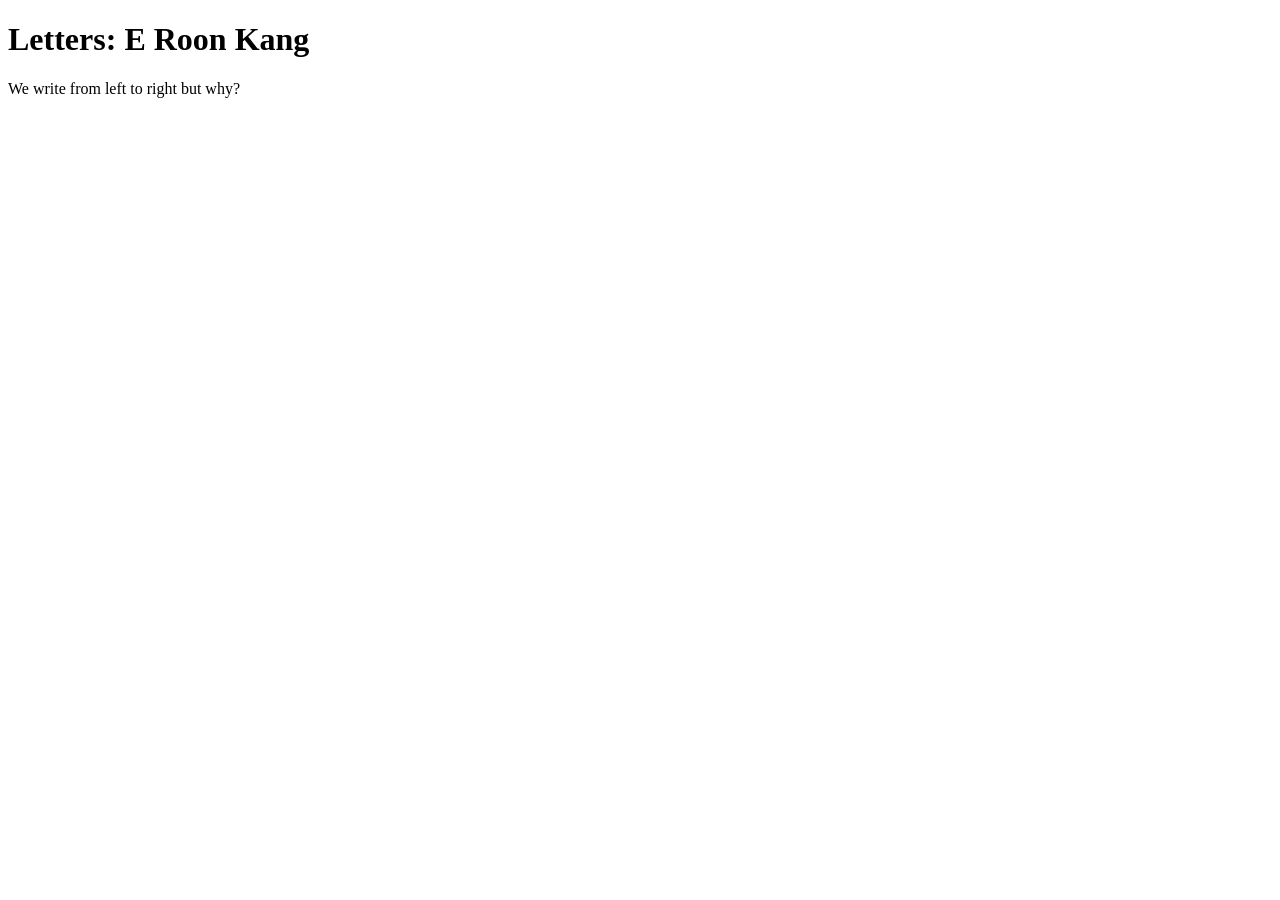
==== index.html @ c8bae421 "Initial commit" ====
<!DOCTYPE html>
<html>
  <head>
    <meta charset="utf-8">
    <title>Letters</title>
  </head>
  <body>
    <h1>Letters: E Roon Kang</h1>
    <p>We write from left to right but why?</p>
    <div id="output"></div>
    
    <script>
      // find the #output element
      const outputEl = document.getElementById("output");

      // Utility: make an element, set a few attributes, append to #output
      function addDomElement(tag, attrs) {
        const el = document.createElement(tag);
        if (attrs) {
          for (const k in attrs) {
            if (k === "text") {
              el.textContent = attrs[k];
            } else {
              el.setAttribute(k, attrs[k]);
            }
          }
        }
        outputEl.appendChild(el);
        return el;
      }

      function playSound(url) {
        const audio = new Audio(url);
        audio.play();
      }

      // Listen for keydown events
      document.addEventListener("keydown", function(event) {
        console.log("Key pressed:", event.key);
        if (event.key === "Backspace") {
          if (outputEl.lastChild) {
            outputEl.removeChild(outputEl.lastChild);
          }
        } else if (event.key === "d" || event.key === "D") {
          addDomElement("span", { text: "BARK!" });
        } else if (event.key === "c" || event.key === "C") {
          addDomElement("img", { 
          src: "https://media2.giphy.com/media/v1.Y2lkPTZjMDliOTUyeTcyNHM4b3Mya3pmczY5MDBldW4zcDE2dGFsYjFvdjBka2RuNGRvdiZlcD12MV9naWZzX3NlYXJjaCZjdT1n/3vcHdyb75qRIA/200w.gif" });
        } else if (event.key === "v" || event.key === "V") {
          addDomElement("video", {
            src: "https://i.imgur.com/Pj87n9Q.mp4",
            width: "300",
            height: "300",
            autoplay: "true",
            muted: "",
            controls: ""
        });
        } else if (event.key === "s" || event.key === "S") {
          playSound("https://actions.google.com/sounds/v1/cartoon/cartoon_boing.ogg");
          addDomElement("span", { text: "(sound played)" });
        } else {
          addDomElement("span", { text: event.key });
        }
      });
    </script>
  </body>
</html>
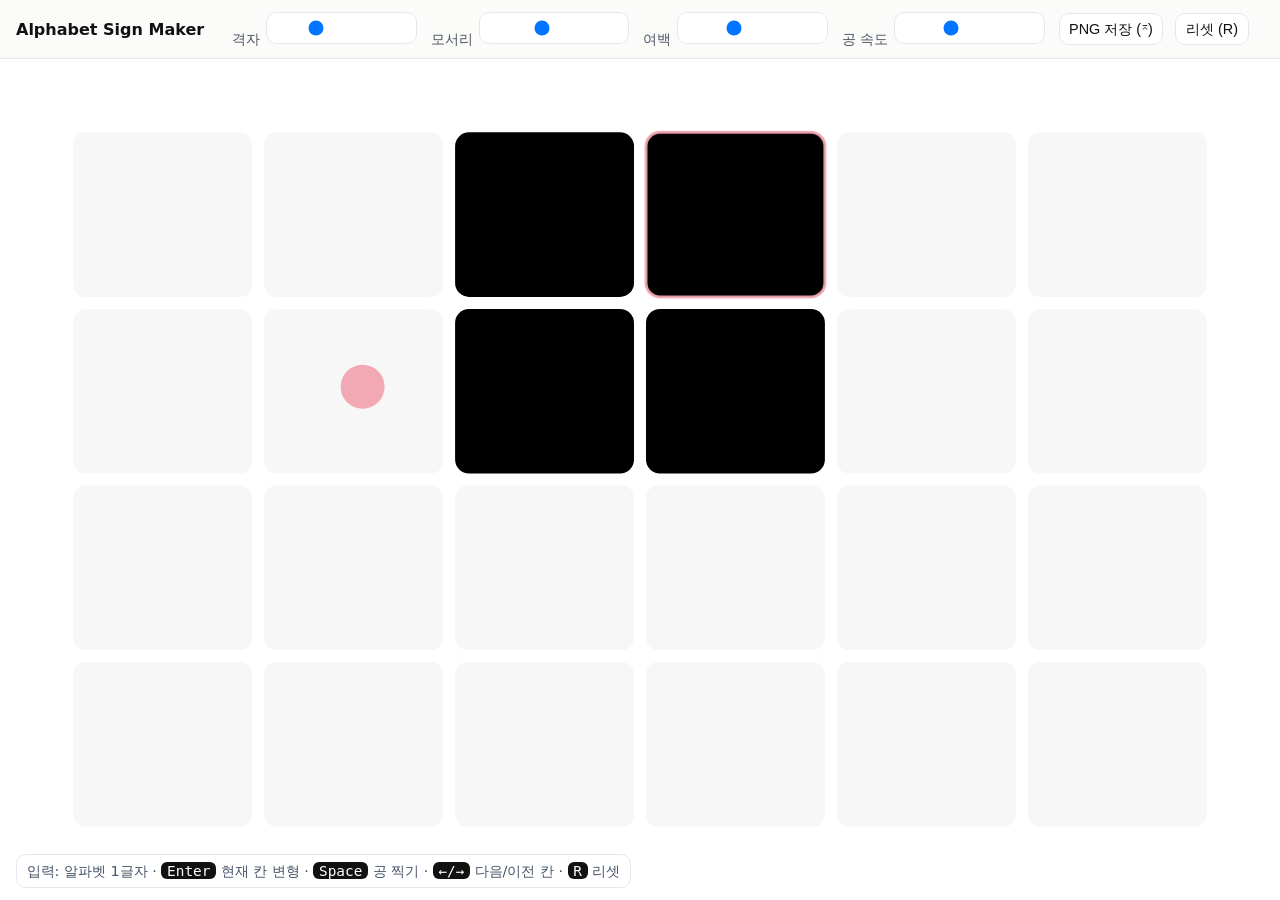
==== commit 470aa02d: "Rename keyboard→visuals_html_interactive_prototype.html to index.html" ====
--- a/index.html
+++ b/index.html
@@ -1,68 +1,228 @@
-
 <!DOCTYPE html>
-<html>
-  <head>
-    <meta charset="utf-8">
-    <title>Letters</title>
-  </head>
-  <body>
-    <h1>Letters: E Roon Kang</h1>
-    <p>We write from left to right but why?</p>
-    <div id="output"></div>
-    
-    <script>
-      // find the #output element
-      const outputEl = document.getElementById("output");
-
-      // Utility: make an element, set a few attributes, append to #output
-      function addDomElement(tag, attrs) {
-        const el = document.createElement(tag);
-        if (attrs) {
-          for (const k in attrs) {
-            if (k === "text") {
-              el.textContent = attrs[k];
-            } else {
-              el.setAttribute(k, attrs[k]);
-            }
-          }
+<html lang="ko">
+<head>
+  <meta charset="utf-8" />
+  <meta name="viewport" content="width=device-width, initial-scale=1" />
+  <title>Alphabet Sign Maker</title>
+  <style>
+    :root { --bg:#F6F5F2; --ink:#0B0B0D; --accent:#F3A9B3; --ui:#222; }
+    *{box-sizing:border-box}
+    html,body{height:100%;margin:0}
+    body{background:var(--bg);color:#111;font-family:ui-sans-serif,system-ui,-apple-system,Segoe UI,Roboto,Apple SD Gothic Neo,Noto Sans KR,Helvetica,Arial}
+    #app{position:fixed;inset:0;display:grid;grid-template-rows:auto 1fr}
+    header{display:flex;gap:.75rem;align-items:center;padding:.6rem 1rem;border-bottom:1px solid #e5e7eb;background:#fff9}
+    h1{font-size:1rem;margin:0 1rem 0 0;font-weight:700}
+    .controls{display:flex;flex-wrap:wrap;gap:.5rem .75rem;align-items:center}
+    label{font-size:.85rem;color:#4b5563}
+    input[type="range"],select,button{appearance:none;background:#fff;color:#111;border:1px solid #e5e7eb;border-radius:10px;padding:.35rem .6rem;font-size:.9rem}
+    input[type="range"]{height:32px}
+    button{cursor:pointer}
+    #stage{display:block;width:100%;height:100%}
+    #hud{position:absolute;left:16px;bottom:12px;font-size:.9rem;color:#475569;background:#fff8;border:1px solid #e5e7eb;padding:.4rem .6rem;border-radius:10px}
+    .kbd{font-family:ui-monospace,Menlo,Consolas,monospace;background:#111;color:#fff;border-radius:6px;padding:.05rem .35rem}
+  </style>
+</head>
+<body>
+  <div id="app">
+    <header>
+      <h1>Alphabet Sign Maker</h1>
+      <div class="controls">
+        <label>격자 <input id="cols" type="range" min="3" max="14" value="6"/></label>
+        <label>모서리 <input id="baseRadius" type="range" min="0" max="36" value="14"/></label>
+        <label>여백 <input id="baseInset" type="range" min="0" max="18" value="6"/></label>
+        <label>공 속도 <input id="speed" type="range" min="60" max="360" value="160"/></label>
+        <button id="save">PNG 저장 (⌅)</button>
+        <button id="clear">리셋 (R)</button>
+      </div>
+    </header>
+    <canvas id="stage"></canvas>
+    <div id="hud">입력: 알파벳 1글자 · <span class="kbd">Enter</span> 현재 칸 변형 · <span class="kbd">Space</span> 공 찍기 · <span class="kbd">←/→</span> 다음/이전 칸 · <span class="kbd">R</span> 리셋</div>
+  </div>
+
+  <script>
+    // ===== Canvas bootstrap =====
+    const canvas = document.getElementById('stage');
+    const ctx = canvas.getContext('2d');
+    let DPR = Math.min(devicePixelRatio || 1, 2);
+    function fit(){
+      const w = canvas.clientWidth = innerWidth;
+      const h = canvas.clientHeight = innerHeight - document.querySelector('header').offsetHeight;
+      canvas.width = Math.floor(w*DPR); canvas.height = Math.floor(h*DPR);
+      ctx.setTransform(DPR,0,0,DPR,0,0);
+    }
+    addEventListener('resize', fit);
+
+    // ===== State =====
+    let cols = +document.getElementById('cols').value; // rows derived
+    let baseRadius = +document.getElementById('baseRadius').value;
+    let baseInset  = +document.getElementById('baseInset').value;
+    let letter = 'A';
+
+    // A grid cell is active when the letter occupies it. Each active cell has a mutable style.
+    const cells = []; // {i,j, active, r, inset}
+    let actives = []; // pointers to active cells
+    let cursorIndex = 0; // which active cell is highlighted and auto-advances
+
+    // roaming ball
+    const ball = {x: 200, y: 200, vx: 140, vy: 110, r: 56};
+    const stamps = []; // placed circles
+
+    // ===== Letter rasterization to grid =====
+    const off = document.createElement('canvas');
+    const octx = off.getContext('2d');
+
+    function buildGrid(){
+      cells.length = 0; actives.length = 0; cursorIndex = 0;
+      const w = canvas.clientWidth, h = canvas.clientHeight;
+      const pad = Math.min(w,h)*0.08;
+      const areaW = w - pad*2, areaH = h - pad*2;
+      const rows = Math.round(cols * (areaH/areaW));
+
+      // draw letter to offscreen
+      off.width = Math.max(1, cols*24); off.height = Math.max(1, rows*24);
+      octx.clearRect(0,0,off.width,off.height);
+      octx.fillStyle = '#000';
+      octx.textAlign = 'center'; octx.textBaseline='middle';
+      const fontSize = Math.min(off.width, off.height)*0.9;
+      octx.font = `bold ${fontSize}px system-ui, ui-sans-serif`;
+      octx.fillText(letter, off.width/2, off.height/2);
+
+      // sample grid
+      for (let j=0;j<rows;j++){
+        for (let i=0;i<cols;i++){
+          const sx = Math.floor((i+0.5)/cols*off.width);
+          const sy = Math.floor((j+0.5)/rows*off.height);
+          const data = octx.getImageData(sx, sy, 1, 1).data;
+          const active = data[3]>0 && data[0]<200; // simple occupancy test
+          const cell = {i,j,active,r:baseRadius,inset:baseInset};
+          cells.push(cell);
+          if (active) actives.push(cell);
         }
-        outputEl.appendChild(el);
-        return el;
-      }
-
-      function playSound(url) {
-        const audio = new Audio(url);
-        audio.play();
-      }
-
-      // Listen for keydown events
-      document.addEventListener("keydown", function(event) {
-        console.log("Key pressed:", event.key);
-        if (event.key === "Backspace") {
-          if (outputEl.lastChild) {
-            outputEl.removeChild(outputEl.lastChild);
-          }
-        } else if (event.key === "d" || event.key === "D") {
-          addDomElement("span", { text: "BARK!" });
-        } else if (event.key === "c" || event.key === "C") {
-          addDomElement("img", { 
-          src: "https://media2.giphy.com/media/v1.Y2lkPTZjMDliOTUyeTcyNHM4b3Mya3pmczY5MDBldW4zcDE2dGFsYjFvdjBka2RuNGRvdiZlcD12MV9naWZzX3NlYXJjaCZjdT1n/3vcHdyb75qRIA/200w.gif" });
-        } else if (event.key === "v" || event.key === "V") {
-          addDomElement("video", {
-            src: "https://i.imgur.com/Pj87n9Q.mp4",
-            width: "300",
-            height: "300",
-            autoplay: "true",
-            muted: "",
-            controls: ""
-        });
-        } else if (event.key === "s" || event.key === "S") {
-          playSound("https://actions.google.com/sounds/v1/cartoon/cartoon_boing.ogg");
-          addDomElement("span", { text: "(sound played)" });
-        } else {
-          addDomElement("span", { text: event.key });
+      }
+
+      // layout metrics cached on state for draw
+      state.pad = pad; state.rows = rows; state.areaW = areaW; state.areaH = areaH; state.cellW = areaW/cols; state.cellH = areaH/rows;
+    }
+
+    const state = {pad:0, rows:0, areaW:0, areaH:0, cellW:0, cellH:0};
+
+    // ===== Drawing helpers =====
+    function roundedRect(x,y,w,h,r){
+      const rr = Math.max(0, Math.min(r, Math.min(w,h)/2));
+      ctx.beginPath();
+      ctx.moveTo(x+rr,y);
+      ctx.arcTo(x+w,y,x+w,y+h,rr);
+      ctx.arcTo(x+w,y+h,x,y+h,rr);
+      ctx.arcTo(x,y+h,x,y,rr);
+      ctx.arcTo(x,y,x+w,y,rr);
+      ctx.closePath();
+    }
+
+    function draw(){
+      const {pad, cellW, cellH} = state;
+      ctx.clearRect(0,0,canvas.width/DPR, canvas.height/DPR);
+
+      // background frame (poster-like)
+      ctx.fillStyle = '#fff';
+      ctx.fillRect(0,0,canvas.clientWidth, canvas.clientHeight);
+
+      // draw cells
+      for (const cell of cells){
+        const x = pad + cell.i*cellW, y = pad + cell.j*cellH;
+        const inset = Math.max(0, cell.inset);
+        const w = cellW - inset*2, h = cellH - inset*2;
+        if (!cell.active){
+          // ghost grid very light
+          ctx.globalAlpha = 0.03; ctx.fillStyle = '#000';
+          roundedRect(x+inset,y+inset,w,h, Math.min(cell.r,12));
+          ctx.fill(); ctx.globalAlpha = 1; continue;
         }
-      });
-    </script>
-  </body>
-</html>+        ctx.fillStyle = 'black';
+        roundedRect(x+inset,y+inset,w,h, cell.r);
+        ctx.fill();
+      }
+
+      // cursor highlight
+      if (actives.length){
+        const c = actives[Math.floor(cursorIndex)%actives.length];
+        const x = state.pad + c.i*state.cellW + c.inset;
+        const y = state.pad + c.j*state.cellH + c.inset;
+        const w = state.cellW - c.inset*2, h = state.cellH - c.inset*2;
+        ctx.lineWidth = 3; ctx.strokeStyle = 'rgba(243, 169, 179, .9)';
+        roundedRect(x,y,w,h, c.r);
+        ctx.stroke();
+      }
+
+      // ball physics + draw
+      stepBall();
+      ctx.fillStyle = getComputedStyle(document.documentElement).getPropertyValue('--accent') || '#F3A9B3';
+      ctx.beginPath(); ctx.arc(ball.x, ball.y, 22, 0, Math.PI*2); ctx.fill();
+
+      // stamps
+      ctx.globalAlpha = .9;
+      for (const s of stamps){ ctx.beginPath(); ctx.arc(s.x,s.y,s.r,0,Math.PI*2); ctx.fill(); }
+      ctx.globalAlpha = 1;
+
+      requestAnimationFrame(draw);
+    }
+
+    // ===== Ball physics =====
+    let last = performance.now();
+    function stepBall(){
+      const now = performance.now();
+      const dt = Math.min(0.04, (now-last)/1000); last = now;
+      const speed = +document.getElementById('speed').value; // px/s approximated
+      const s = speed*dt;
+      ball.x += ball.vx/160*s; ball.y += ball.vy/160*s;
+      const w = canvas.clientWidth, h = canvas.clientHeight;
+      if (ball.x<24||ball.x>w-24){ ball.vx*=-1; ball.x = Math.max(24, Math.min(w-24, ball.x)); }
+      if (ball.y<24||ball.y>h-24){ ball.vy*=-1; ball.y = Math.max(24, Math.min(h-24, ball.y)); }
+    }
+
+    // ===== Interactions =====
+    function mutateCurrentCell(){
+      if (!actives.length) return;
+      const c = actives[Math.floor(cursorIndex)%actives.length];
+      // random small mutation: toggle corner radius or inset (gap)
+      const coin = Math.random();
+      if (coin<.5){ c.r = Math.max(0, Math.min(Math.min(state.cellW,state.cellH)/2, c.r + (Math.random()<.5? -1:1) * (6 + Math.random()*10))); }
+      else { c.inset = Math.max(0, c.inset + (Math.random()<.5? -1:1) * (2 + Math.random()*6)); }
+    }
+
+    function stampBall(){ stamps.push({x:ball.x, y:ball.y, r: 36}); }
+
+    // auto cursor wander
+    setInterval(()=>{ if (actives.length) cursorIndex = (cursorIndex + 1) % actives.length; }, 650);
+
+    document.addEventListener('keydown', (e)=>{
+      if (e.metaKey||e.ctrlKey||e.altKey) return;
+      const k = e.key;
+      if (k.length===1 && /[A-Za-z]/.test(k)){
+        letter = k.toUpperCase(); buildGrid(); return;
+      }
+      if (k==='Enter'){ mutateCurrentCell(); return; }
+      if (k===' '){ e.preventDefault(); stampBall(); mutateCurrentCell(); return; }
+      if (k==='ArrowRight'){ cursorIndex = (cursorIndex+1) % Math.max(1, actives.length); return; }
+      if (k==='ArrowLeft'){ cursorIndex = (cursorIndex-1+Math.max(1, actives.length)) % Math.max(1, actives.length); return; }
+      if (k==='r' || k==='R'){ buildGrid(); stamps.length = 0; return; }
+    }, {passive:false});
+
+    document.getElementById('save').addEventListener('click', ()=>{
+      const a = document.createElement('a');
+      a.download = `sign-${letter}-${Date.now()}.png`;
+      a.href = canvas.toDataURL('image/png');
+      a.click();
+    });
+    document.getElementById('clear').addEventListener('click', ()=>{ buildGrid(); stamps.length=0; });
+
+    document.getElementById('cols').addEventListener('input', e=>{ cols=+e.target.value; buildGrid(); });
+    document.getElementById('baseRadius').addEventListener('input', e=>{ baseRadius=+e.target.value; for(const c of cells){ c.r=baseRadius; } });
+    document.getElementById('baseInset').addEventListener('input', e=>{ baseInset=+e.target.value; for(const c of cells){ c.inset=baseInset; } });
+
+    // init
+    fit();
+    buildGrid();
+    draw();
+  </script>
+</body>
+</html>
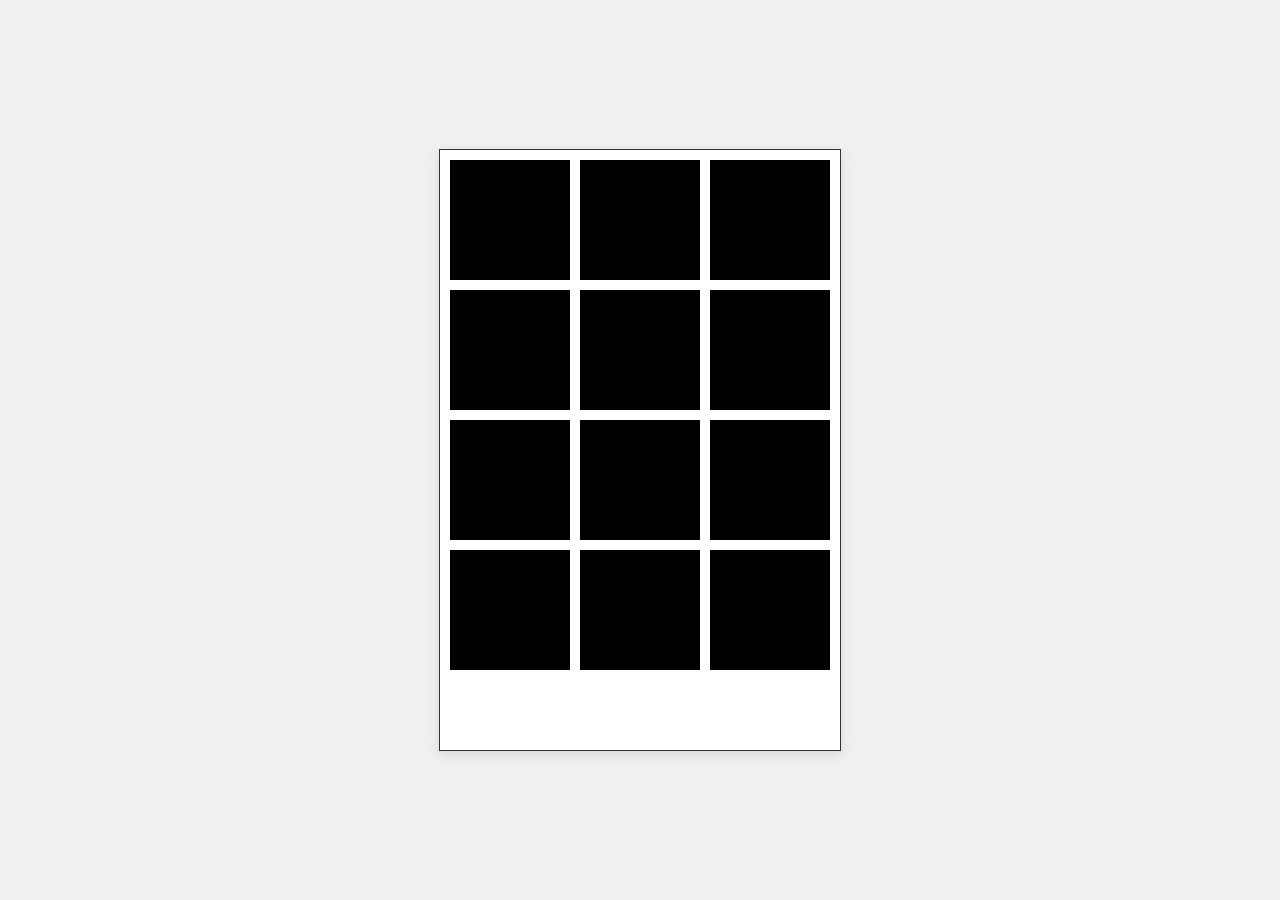
==== commit 86200e17: "Add files via upload" ====
--- a/index.html
+++ b/index.html
@@ -1,228 +1,17 @@
 <!DOCTYPE html>
 <html lang="ko">
 <head>
-  <meta charset="utf-8" />
-  <meta name="viewport" content="width=device-width, initial-scale=1" />
-  <title>Alphabet Sign Maker</title>
-  <style>
-    :root { --bg:#F6F5F2; --ink:#0B0B0D; --accent:#F3A9B3; --ui:#222; }
-    *{box-sizing:border-box}
-    html,body{height:100%;margin:0}
-    body{background:var(--bg);color:#111;font-family:ui-sans-serif,system-ui,-apple-system,Segoe UI,Roboto,Apple SD Gothic Neo,Noto Sans KR,Helvetica,Arial}
-    #app{position:fixed;inset:0;display:grid;grid-template-rows:auto 1fr}
-    header{display:flex;gap:.75rem;align-items:center;padding:.6rem 1rem;border-bottom:1px solid #e5e7eb;background:#fff9}
-    h1{font-size:1rem;margin:0 1rem 0 0;font-weight:700}
-    .controls{display:flex;flex-wrap:wrap;gap:.5rem .75rem;align-items:center}
-    label{font-size:.85rem;color:#4b5563}
-    input[type="range"],select,button{appearance:none;background:#fff;color:#111;border:1px solid #e5e7eb;border-radius:10px;padding:.35rem .6rem;font-size:.9rem}
-    input[type="range"]{height:32px}
-    button{cursor:pointer}
-    #stage{display:block;width:100%;height:100%}
-    #hud{position:absolute;left:16px;bottom:12px;font-size:.9rem;color:#475569;background:#fff8;border:1px solid #e5e7eb;padding:.4rem .6rem;border-radius:10px}
-    .kbd{font-family:ui-monospace,Menlo,Consolas,monospace;background:#111;color:#fff;border-radius:6px;padding:.05rem .35rem}
-  </style>
+    <meta charset="UTF-8">
+    <meta name="viewport" content="width=device-width, initial-scale=1.0">
+    <title>아트 캔버스 실험</title>
+    <link rel="stylesheet" href="style.css">
 </head>
 <body>
-  <div id="app">
-    <header>
-      <h1>Alphabet Sign Maker</h1>
-      <div class="controls">
-        <label>격자 <input id="cols" type="range" min="3" max="14" value="6"/></label>
-        <label>모서리 <input id="baseRadius" type="range" min="0" max="36" value="14"/></label>
-        <label>여백 <input id="baseInset" type="range" min="0" max="18" value="6"/></label>
-        <label>공 속도 <input id="speed" type="range" min="60" max="360" value="160"/></label>
-        <button id="save">PNG 저장 (⌅)</button>
-        <button id="clear">리셋 (R)</button>
-      </div>
-    </header>
-    <canvas id="stage"></canvas>
-    <div id="hud">입력: 알파벳 1글자 · <span class="kbd">Enter</span> 현재 칸 변형 · <span class="kbd">Space</span> 공 찍기 · <span class="kbd">←/→</span> 다음/이전 칸 · <span class="kbd">R</span> 리셋</div>
-  </div>
+    
+    <canvas id="artCanvas"></canvas>
+    
+    <div id="cursor-guide"></div>
 
-  <script>
-    // ===== Canvas bootstrap =====
-    const canvas = document.getElementById('stage');
-    const ctx = canvas.getContext('2d');
-    let DPR = Math.min(devicePixelRatio || 1, 2);
-    function fit(){
-      const w = canvas.clientWidth = innerWidth;
-      const h = canvas.clientHeight = innerHeight - document.querySelector('header').offsetHeight;
-      canvas.width = Math.floor(w*DPR); canvas.height = Math.floor(h*DPR);
-      ctx.setTransform(DPR,0,0,DPR,0,0);
-    }
-    addEventListener('resize', fit);
-
-    // ===== State =====
-    let cols = +document.getElementById('cols').value; // rows derived
-    let baseRadius = +document.getElementById('baseRadius').value;
-    let baseInset  = +document.getElementById('baseInset').value;
-    let letter = 'A';
-
-    // A grid cell is active when the letter occupies it. Each active cell has a mutable style.
-    const cells = []; // {i,j, active, r, inset}
-    let actives = []; // pointers to active cells
-    let cursorIndex = 0; // which active cell is highlighted and auto-advances
-
-    // roaming ball
-    const ball = {x: 200, y: 200, vx: 140, vy: 110, r: 56};
-    const stamps = []; // placed circles
-
-    // ===== Letter rasterization to grid =====
-    const off = document.createElement('canvas');
-    const octx = off.getContext('2d');
-
-    function buildGrid(){
-      cells.length = 0; actives.length = 0; cursorIndex = 0;
-      const w = canvas.clientWidth, h = canvas.clientHeight;
-      const pad = Math.min(w,h)*0.08;
-      const areaW = w - pad*2, areaH = h - pad*2;
-      const rows = Math.round(cols * (areaH/areaW));
-
-      // draw letter to offscreen
-      off.width = Math.max(1, cols*24); off.height = Math.max(1, rows*24);
-      octx.clearRect(0,0,off.width,off.height);
-      octx.fillStyle = '#000';
-      octx.textAlign = 'center'; octx.textBaseline='middle';
-      const fontSize = Math.min(off.width, off.height)*0.9;
-      octx.font = `bold ${fontSize}px system-ui, ui-sans-serif`;
-      octx.fillText(letter, off.width/2, off.height/2);
-
-      // sample grid
-      for (let j=0;j<rows;j++){
-        for (let i=0;i<cols;i++){
-          const sx = Math.floor((i+0.5)/cols*off.width);
-          const sy = Math.floor((j+0.5)/rows*off.height);
-          const data = octx.getImageData(sx, sy, 1, 1).data;
-          const active = data[3]>0 && data[0]<200; // simple occupancy test
-          const cell = {i,j,active,r:baseRadius,inset:baseInset};
-          cells.push(cell);
-          if (active) actives.push(cell);
-        }
-      }
-
-      // layout metrics cached on state for draw
-      state.pad = pad; state.rows = rows; state.areaW = areaW; state.areaH = areaH; state.cellW = areaW/cols; state.cellH = areaH/rows;
-    }
-
-    const state = {pad:0, rows:0, areaW:0, areaH:0, cellW:0, cellH:0};
-
-    // ===== Drawing helpers =====
-    function roundedRect(x,y,w,h,r){
-      const rr = Math.max(0, Math.min(r, Math.min(w,h)/2));
-      ctx.beginPath();
-      ctx.moveTo(x+rr,y);
-      ctx.arcTo(x+w,y,x+w,y+h,rr);
-      ctx.arcTo(x+w,y+h,x,y+h,rr);
-      ctx.arcTo(x,y+h,x,y,rr);
-      ctx.arcTo(x,y,x+w,y,rr);
-      ctx.closePath();
-    }
-
-    function draw(){
-      const {pad, cellW, cellH} = state;
-      ctx.clearRect(0,0,canvas.width/DPR, canvas.height/DPR);
-
-      // background frame (poster-like)
-      ctx.fillStyle = '#fff';
-      ctx.fillRect(0,0,canvas.clientWidth, canvas.clientHeight);
-
-      // draw cells
-      for (const cell of cells){
-        const x = pad + cell.i*cellW, y = pad + cell.j*cellH;
-        const inset = Math.max(0, cell.inset);
-        const w = cellW - inset*2, h = cellH - inset*2;
-        if (!cell.active){
-          // ghost grid very light
-          ctx.globalAlpha = 0.03; ctx.fillStyle = '#000';
-          roundedRect(x+inset,y+inset,w,h, Math.min(cell.r,12));
-          ctx.fill(); ctx.globalAlpha = 1; continue;
-        }
-        ctx.fillStyle = 'black';
-        roundedRect(x+inset,y+inset,w,h, cell.r);
-        ctx.fill();
-      }
-
-      // cursor highlight
-      if (actives.length){
-        const c = actives[Math.floor(cursorIndex)%actives.length];
-        const x = state.pad + c.i*state.cellW + c.inset;
-        const y = state.pad + c.j*state.cellH + c.inset;
-        const w = state.cellW - c.inset*2, h = state.cellH - c.inset*2;
-        ctx.lineWidth = 3; ctx.strokeStyle = 'rgba(243, 169, 179, .9)';
-        roundedRect(x,y,w,h, c.r);
-        ctx.stroke();
-      }
-
-      // ball physics + draw
-      stepBall();
-      ctx.fillStyle = getComputedStyle(document.documentElement).getPropertyValue('--accent') || '#F3A9B3';
-      ctx.beginPath(); ctx.arc(ball.x, ball.y, 22, 0, Math.PI*2); ctx.fill();
-
-      // stamps
-      ctx.globalAlpha = .9;
-      for (const s of stamps){ ctx.beginPath(); ctx.arc(s.x,s.y,s.r,0,Math.PI*2); ctx.fill(); }
-      ctx.globalAlpha = 1;
-
-      requestAnimationFrame(draw);
-    }
-
-    // ===== Ball physics =====
-    let last = performance.now();
-    function stepBall(){
-      const now = performance.now();
-      const dt = Math.min(0.04, (now-last)/1000); last = now;
-      const speed = +document.getElementById('speed').value; // px/s approximated
-      const s = speed*dt;
-      ball.x += ball.vx/160*s; ball.y += ball.vy/160*s;
-      const w = canvas.clientWidth, h = canvas.clientHeight;
-      if (ball.x<24||ball.x>w-24){ ball.vx*=-1; ball.x = Math.max(24, Math.min(w-24, ball.x)); }
-      if (ball.y<24||ball.y>h-24){ ball.vy*=-1; ball.y = Math.max(24, Math.min(h-24, ball.y)); }
-    }
-
-    // ===== Interactions =====
-    function mutateCurrentCell(){
-      if (!actives.length) return;
-      const c = actives[Math.floor(cursorIndex)%actives.length];
-      // random small mutation: toggle corner radius or inset (gap)
-      const coin = Math.random();
-      if (coin<.5){ c.r = Math.max(0, Math.min(Math.min(state.cellW,state.cellH)/2, c.r + (Math.random()<.5? -1:1) * (6 + Math.random()*10))); }
-      else { c.inset = Math.max(0, c.inset + (Math.random()<.5? -1:1) * (2 + Math.random()*6)); }
-    }
-
-    function stampBall(){ stamps.push({x:ball.x, y:ball.y, r: 36}); }
-
-    // auto cursor wander
-    setInterval(()=>{ if (actives.length) cursorIndex = (cursorIndex + 1) % actives.length; }, 650);
-
-    document.addEventListener('keydown', (e)=>{
-      if (e.metaKey||e.ctrlKey||e.altKey) return;
-      const k = e.key;
-      if (k.length===1 && /[A-Za-z]/.test(k)){
-        letter = k.toUpperCase(); buildGrid(); return;
-      }
-      if (k==='Enter'){ mutateCurrentCell(); return; }
-      if (k===' '){ e.preventDefault(); stampBall(); mutateCurrentCell(); return; }
-      if (k==='ArrowRight'){ cursorIndex = (cursorIndex+1) % Math.max(1, actives.length); return; }
-      if (k==='ArrowLeft'){ cursorIndex = (cursorIndex-1+Math.max(1, actives.length)) % Math.max(1, actives.length); return; }
-      if (k==='r' || k==='R'){ buildGrid(); stamps.length = 0; return; }
-    }, {passive:false});
-
-    document.getElementById('save').addEventListener('click', ()=>{
-      const a = document.createElement('a');
-      a.download = `sign-${letter}-${Date.now()}.png`;
-      a.href = canvas.toDataURL('image/png');
-      a.click();
-    });
-    document.getElementById('clear').addEventListener('click', ()=>{ buildGrid(); stamps.length=0; });
-
-    document.getElementById('cols').addEventListener('input', e=>{ cols=+e.target.value; buildGrid(); });
-    document.getElementById('baseRadius').addEventListener('input', e=>{ baseRadius=+e.target.value; for(const c of cells){ c.r=baseRadius; } });
-    document.getElementById('baseInset').addEventListener('input', e=>{ baseInset=+e.target.value; for(const c of cells){ c.inset=baseInset; } });
-
-    // init
-    fit();
-    buildGrid();
-    draw();
-  </script>
+    <script src="script.js"></script>
 </body>
-</html>
+</html>
--- a/style.css
+++ b/style.css
@@ -0,0 +1,39 @@
+body {
+    /* 캔버스를 화면 중앙에 배치 */
+    display: flex;
+    align-items: center;
+    justify-content: center;
+    min-height: 100vh;
+    margin: 0;
+    font-family: sans-serif;
+    background-color: #f0f0f0;
+    cursor: none; /* 기본 커서 숨기기 */
+}
+
+#artCanvas {
+    border: 1px solid #333;
+    background-color: #fff;
+    box-shadow: 0 4px 12px rgba(0, 0, 0, 0.1);
+}
+
+/* 커서 가이드 스타일 */
+#cursor-guide {
+    position: fixed;
+    width: 60px;
+    height: 60px;
+    background-color: transparent;
+    border: 3px solid rgba(0, 0, 0, 0.6);
+    border-radius: 50%;
+    pointer-events: none;
+    transition: width 0.1s ease, height 0.1s ease, border-color 0.1s ease;
+    transform: translate(-50%, -50%);
+    opacity: 0;
+    z-index: 1000;
+}
+
+#cursor-guide.cursor-guide-active {
+    /* 공을 잡았을 때만 커집니다. */
+    width: 80px;
+    height: 80px;
+    border-color: rgba(255, 0, 0, 0.8);
+}
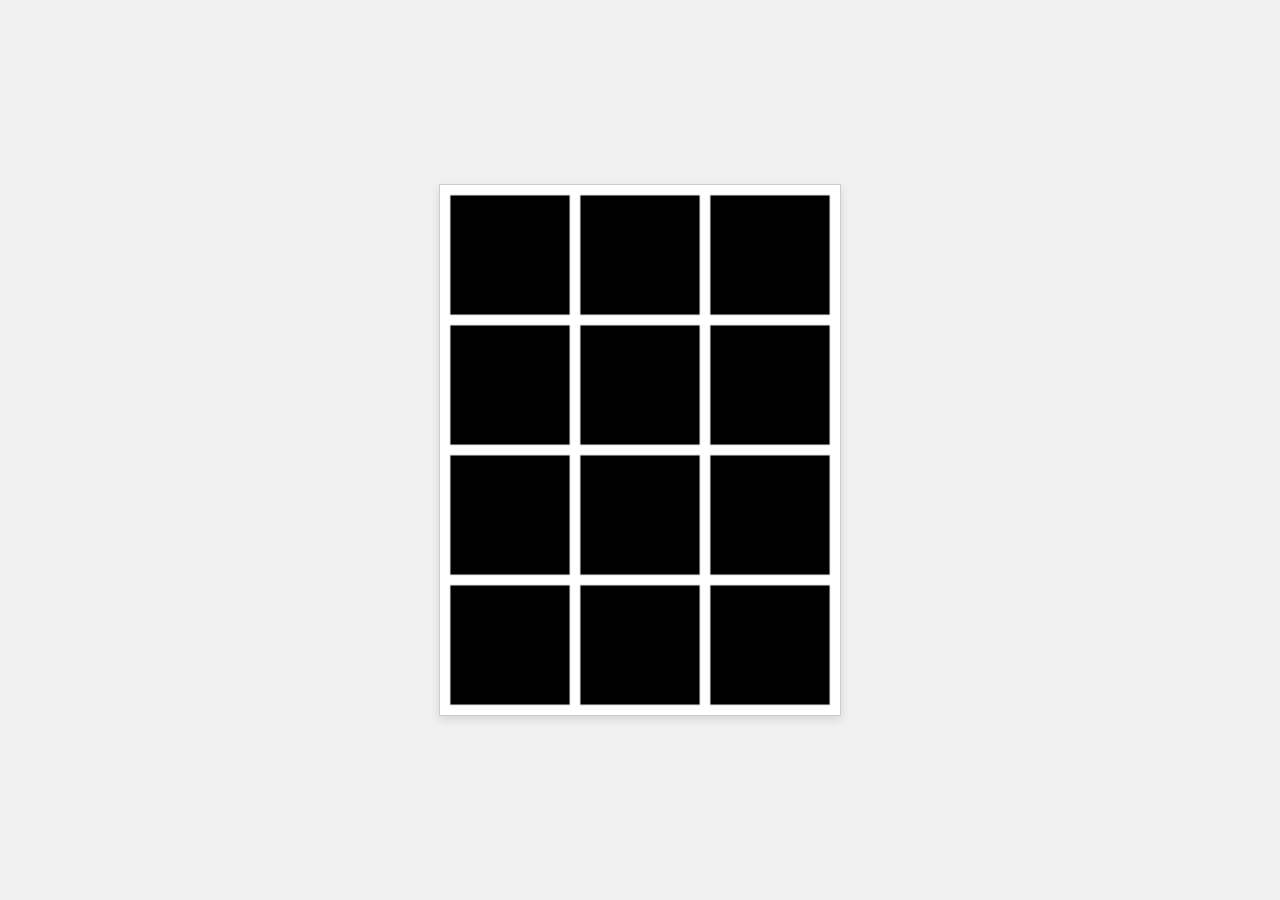
==== commit 5dabb64d: "Add files via upload" ====
--- a/index.html
+++ b/index.html
@@ -3,15 +3,634 @@
 <head>
     <meta charset="UTF-8">
     <meta name="viewport" content="width=device-width, initial-scale=1.0">
-    <title>아트 캔버스 실험</title>
-    <link rel="stylesheet" href="style.css">
+    <title>Generative Grid Art</title>
+    <style>
+        body {
+            display: flex;
+            justify-content: center;
+            align-items: center;
+            height: 100vh;
+            margin: 0;
+            background-color: #f0f0f0;
+            font-family: sans-serif;
+            flex-direction: column; 
+        }
+        canvas {
+            border: 1px solid #ccc;
+            background-color: #fff;
+            box-shadow: 0 4px 8px rgba(0, 0, 0, 0.1);
+        }
+        #controls {
+            display: none; 
+        }
+    </style>
 </head>
 <body>
-    
     <canvas id="artCanvas"></canvas>
-    
-    <div id="cursor-guide"></div>
-
-    <script src="script.js"></script>
+    <div id="controls"></div>
+
+    <script>
+        // ====================================================================
+        // 1. 캔버스 및 상수 설정
+        // ====================================================================
+        const canvas = document.getElementById('artCanvas');
+        const ctx = canvas.getContext('2d');
+
+        const COLS = 3;
+        const ROWS = 4; 
+        const GAP = 10; 
+
+        // 셀의 기본 너비와 높이 계산
+        const maxCellW = (400 - (COLS + 1) * GAP) / COLS; 
+        const maxCellH = (600 - (ROWS + 1) * GAP) / ROWS; 
+        const CELL_BASE_DIM = Math.min(maxCellW, maxCellH); 
+
+        const CELL_BASE_W = CELL_BASE_DIM;
+        const CELL_BASE_H = CELL_BASE_DIM; 
+
+        // 캔버스 너비와 높이를 격자 크기에 정확히 맞춥니다.
+        const CANVAS_WIDTH = COLS * CELL_BASE_W + (COLS + 1) * GAP; 
+        const CANVAS_HEIGHT = ROWS * CELL_BASE_H + (ROWS + 1) * GAP; 
+
+        canvas.width = CANVAS_WIDTH;
+        canvas.height = CANVAS_HEIGHT;
+
+        const BALL_R_UNIT = CELL_BASE_DIM / 2;
+
+        const CURVE_FACTOR_VALUES = [0, 1, 2]; 
+
+        // ====================================================================
+        // 2. 데이터 구조 정의
+        // ====================================================================
+
+        class GridCell {
+            constructor(row, col) {
+                this.row = row;
+                this.col = col;
+                this.r = [0, 0, 0, 0]; 
+                this.color = '#000'; 
+                this.merged = null; 
+                this.isMaster = true; 
+                
+                this.x = col * (CELL_BASE_W + GAP) + GAP;
+                this.y = row * (CELL_BASE_H + GAP) + GAP;
+                this.w = CELL_BASE_W;
+                this.h = CELL_BASE_H;
+            }
+        }
+
+        class Ball {
+            constructor(x, y, radius, color = 'black', borderColor = 'transparent') {
+                this.x = x;
+                this.y = y;
+                this.radius = radius;
+                this.color = color; 
+                this.borderColor = borderColor; 
+            }
+
+            draw() {
+                ctx.beginPath();
+                ctx.arc(this.x, this.y, this.radius, 0, Math.PI * 2);
+
+                if (this.color !== 'transparent' && this.color !== 'rgba(0, 0, 0, 0)') {
+                    ctx.fillStyle = this.color;
+                    ctx.fill();
+                }
+                
+                if (this.borderColor !== 'transparent' && this.borderColor !== 'rgba(0, 0, 0, 0)') {
+                    ctx.lineWidth = 3; 
+                    ctx.strokeStyle = this.borderColor;
+                    ctx.stroke(); 
+                }
+            }
+        }
+
+        // ====================================================================
+        // 3. 상태 변수
+        // ====================================================================
+
+        let grid = [];
+        let staticBalls = [];
+        let controlledBall = null; 
+
+        let focusCol = 0; 
+        let focusRow = 0; 
+        let initialMoveDone = false; 
+        let activeCellIndex = -1; 
+        let activeCornerIndex = 0; 
+
+        let isMergeMode = false; 
+        let mergeTargetIndices = new Set(); 
+
+        let isBallControlMode = false; 
+
+        let keyBuffer = ''; 
+        const MERGE_KEYWORD = 'add'; 
+
+        // ====================================================================
+        // 4. 초기화 및 유틸리티 함수
+        // ====================================================================
+
+        function getRandomColor() {
+            const letters = '0123456789ABCDEF';
+            let color = '#';
+            for (let i = 0; i < 6; i++) {
+                color += letters[Math.floor(Math.random() * 16)];
+            }
+            return color;
+        }
+
+        function initGrid() {
+            grid = [];
+            for (let r = 0; r < ROWS; r++) {
+                for (let c = 0; c < COLS; c++) {
+                    grid.push(new GridCell(r, c));
+                }
+            }
+            focusCol = 0;
+            focusRow = 0;
+            initialMoveDone = false; 
+            activeCellIndex = -1;
+            activeCornerIndex = 0;
+            isMergeMode = false;
+            mergeTargetIndices.clear();
+            controlledBall = null;
+            staticBalls = [];
+            keyBuffer = '';
+        }
+
+        function getIndex(r, c) {
+            if (r < 0 || r >= ROWS || c < 0 || c >= COLS) return -1;
+            return r * COLS + c;
+        }
+
+        function updateMasterCellGeometry(masterIndex) {
+            const masterCell = grid[masterIndex];
+            if (masterCell.merged === null) return;
+
+            const mergedCells = grid.filter(c => c.merged === masterCell.merged);
+            if (mergedCells.length < 1) return;
+
+            const minR = Math.min(...mergedCells.map(c => c.row));
+            const maxR = Math.max(...mergedCells.map(c => c.row));
+            const minC = Math.min(...mergedCells.map(c => c.col));
+            const maxC = Math.max(...mergedCells.map(c => c.col));
+
+            masterCell.x = minC * (CELL_BASE_W + GAP) + GAP;
+            masterCell.y = minR * (CELL_BASE_H + GAP) + GAP;
+            masterCell.w = (maxC - minC + 1) * CELL_BASE_W + (maxC - minC) * GAP;
+            masterCell.h = (maxR - minR + 1) * CELL_BASE_H + (maxR - minR) * GAP;
+        }
+
+
+        function performMerge(masterIndex, targetIndices) {
+            const masterCell = grid[masterIndex];
+            const cellsToMerge = Array.from(targetIndices).filter(index => {
+                const cell = grid[index];
+                const currentMaster = cell.merged !== null ? cell.merged : index;
+                const masterMergedId = masterCell.merged !== null ? masterCell.merged : masterIndex;
+                return currentMaster !== masterMergedId;
+            });
+
+            if (cellsToMerge.length === 0) {
+                isMergeMode = false;
+                mergeTargetIndices.clear();
+                return;
+            }
+            
+            let masterMergedId = masterCell.merged !== null ? masterCell.merged : masterIndex;
+            if (masterCell.merged === null) {
+                masterCell.merged = masterIndex;
+                masterMergedId = masterIndex;
+            }
+
+            cellsToMerge.forEach(targetIndex => {
+                const targetCell = grid[targetIndex];
+                const oldMergedId = targetCell.merged;
+
+                if (oldMergedId !== null && oldMergedId !== masterMergedId) {
+                    grid.filter(c => c.merged === oldMergedId).forEach(c => c.merged = masterMergedId);
+                }
+                
+                targetCell.merged = masterMergedId;
+                targetCell.isMaster = false;
+            });
+            
+            masterCell.isMaster = true;
+            updateMasterCellGeometry(masterMergedId);
+            
+            isMergeMode = false;
+            mergeTargetIndices.clear();
+        }
+
+        function isAdjacentToMasterGroup(masterIndex, targetIndex) {
+            if (masterIndex === -1 || targetIndex === -1) return false;
+            
+            const masterCell = grid[masterIndex];
+            const targetCell = grid[targetIndex];
+
+            const targetR = targetCell.row;
+            const targetC = targetCell.col;
+            
+            const masterMergedId = masterCell.merged !== null ? masterCell.merged : masterIndex;
+            const masterCells = grid.filter(c => c.merged === masterMergedId);
+            
+            if (masterCells.length === 0 && masterCell.merged === null) {
+                masterCells.push(masterCell);
+            }
+            
+            for (const cell of masterCells) {
+                const r = cell.row;
+                const c = cell.col;
+                
+                if (Math.abs(targetR - r) + Math.abs(targetC - c) === 1) {
+                    return true;
+                }
+            }
+
+            return false;
+        }
+
+        function deactivateCell(index) {
+            if (index !== -1) {
+                grid[index].color = '#000';
+            }
+            activeCellIndex = -1;
+            isMergeMode = false; 
+            mergeTargetIndices.clear(); 
+        }
+        
+        function saveCanvasAsImage() {
+            const dataURL = canvas.toDataURL('image/png');
+            
+            const a = document.createElement('a');
+            a.href = dataURL;
+            
+            const now = new Date();
+            const timestamp = `${now.getFullYear()}${String(now.getMonth() + 1).padStart(2, '0')}${String(now.getDate()).padStart(2, '0')}_${String(now.getHours()).padStart(2, '0')}${String(now.getMinutes()).padStart(2, '0')}${String(now.getSeconds()).padStart(2, '0')}`;
+            a.download = `grid_art_${timestamp}.png`;
+            
+            document.body.appendChild(a);
+            a.click();
+            document.body.removeChild(a);
+            console.log(`Image saved as grid_art_${timestamp}.png`);
+        }
+        
+        // ====================================================================
+        // 5. 드로잉 함수
+        // ====================================================================
+        
+        function drawGridCell(cell, isFocused, isActive, isMergeTarget) {
+            if (cell.merged !== null && !cell.isMaster) {
+                return;
+            }
+            
+            const startX = cell.x;
+            const startY = cell.y;
+            const width = cell.w;
+            const height = cell.h;
+
+            const maxDimension = Math.min(width, height); 
+            
+            const factorTL = CURVE_FACTOR_VALUES[cell.r[0]];
+            const factorTR = CURVE_FACTOR_VALUES[cell.r[1]];
+            const factorBR = CURVE_FACTOR_VALUES[cell.r[2]];
+            const factorBL = CURVE_FACTOR_VALUES[cell.r[3]];
+
+            const rTL_raw = factorTL * (maxDimension / 2); 
+            const rTR_raw = factorTR * (maxDimension / 2);
+            const rBR_raw = factorBR * (maxDimension / 2);
+            const rBL_raw = factorBL * (maxDimension / 2);
+            
+            const adj_r_tl = Math.min(rTL_raw, width * 2, height * 2); 
+            const adj_r_tr = Math.min(rTR_raw, width * 2, height * 2);
+            const adj_r_br = Math.min(rBR_raw, width * 2, height * 2);
+            const adj_r_bl = Math.min(rBL_raw, width * 2, height * 2);
+
+
+            ctx.beginPath();
+            
+            ctx.moveTo(startX + adj_r_tl, startY);
+            ctx.lineTo(startX + width - adj_r_tr, startY);
+            ctx.arcTo(startX + width, startY, startX + width, startY + adj_r_tr, adj_r_tr);
+
+            ctx.lineTo(startX + width, startY + height - adj_r_br);
+            ctx.arcTo(startX + width, startY + height, startX + width - adj_r_br, startY + height, adj_r_br);
+
+            ctx.lineTo(startX + adj_r_bl, startY + height);
+            ctx.arcTo(startX, startY + height, startX, startY + height - adj_r_bl, adj_r_bl);
+
+            ctx.lineTo(startX, startY + adj_r_tl);
+            ctx.arcTo(startX, startY, startX + adj_r_tl, startY, adj_r_tl);
+            ctx.closePath();
+
+            ctx.fillStyle = cell.color;
+            ctx.fill();
+
+            // 테두리 드로잉 
+            if (isFocused || isActive || isMergeTarget) {
+                if (isActive || isMergeTarget) { 
+                    // 활성화/합치기 모드: 진한 주황색 (Orange Red)
+                    ctx.strokeStyle = '#FF8C00'; 
+                    ctx.lineWidth = 5; 
+                } 
+                else if (isFocused) {
+                    // **[수정]** 포커스 테두리: 오렌지색
+                    ctx.strokeStyle = '#FFA500'; 
+                    ctx.lineWidth = 3; 
+                }
+
+                ctx.stroke();
+
+                if (isActive) {
+                    ctx.fillStyle = '#e74c3c'; 
+                    const markers = [
+                        { x: startX, y: startY },                 
+                        { x: startX + width, y: startY },         
+                        { x: startX + width, y: startY + height }, 
+                        { x: startX, y: startY + height }          
+                    ];
+                    
+                    const marker = markers[activeCornerIndex];
+                    ctx.beginPath();
+                    ctx.arc(marker.x, marker.y, 5, 0, Math.PI * 2);
+                    ctx.fill();
+                }
+            } else {
+                ctx.strokeStyle = '#ddd'; 
+                ctx.lineWidth = 1;
+                ctx.stroke();
+            }
+        }
+
+        function draw() {
+            ctx.clearRect(0, 0, CANVAS_WIDTH, CANVAS_HEIGHT);
+
+            const focusIndex = getIndex(focusRow, focusCol);
+            
+            grid.forEach(cell => {
+                cell.isPseudoFocused = false;
+                cell.isPseudoActive = false;
+            });
+
+            grid.forEach((cell, index) => {
+                const isFocused = index === focusIndex;
+                
+                if (cell.merged !== null) {
+                    const masterIndex = cell.merged;
+                    if (index !== masterIndex && index === focusIndex) {
+                        grid[masterIndex].isPseudoFocused = true;
+                    }
+                    if (index !== masterIndex && index === activeCellIndex) {
+                        grid[masterIndex].isPseudoActive = true;
+                    }
+                }
+            });
+            
+            grid.forEach((cell, index) => {
+                let isFocused = initialMoveDone ? (index === focusIndex || cell.isPseudoFocused) : false;
+                let isActive = index === activeCellIndex || cell.isPseudoActive;
+                
+                let isMergeTarget = isMergeMode && mergeTargetIndices.has(index);
+
+                if (isMergeTarget) {
+                    isActive = false; 
+                }
+                
+                if (index === activeCellIndex) {
+                    isActive = true; 
+                }
+
+                drawGridCell(cell, isFocused, isActive, isMergeTarget);
+            });
+
+            staticBalls.forEach(ball => ball.draw());
+
+            if (controlledBall) {
+                controlledBall.draw();
+            }
+            
+            requestAnimationFrame(draw);
+        }
+
+        // ====================================================================
+        // 6. 키보드 이벤트 핸들러
+        // ====================================================================
+
+        document.addEventListener('keydown', (e) => {
+            const key = e.key.toLowerCase();
+            
+            // S 키: 저장 기능
+            if (key === 's') {
+                e.preventDefault();
+                saveCanvasAsImage();
+                return;
+            }
+
+            // ESC 키: 공 제어 중이면 공 제거, 아니면 전체 초기화
+            if (key === 'escape') { 
+                if (controlledBall) {
+                    controlledBall = null; 
+                    isBallControlMode = false;
+                    return;
+                }
+                initGrid(); 
+                return; 
+            }
+            
+            // B 키: 공 생성/제어 모드 진입 (공은 딱 하나만 만들어짐)
+            if (key === 'b') { 
+                e.preventDefault();
+                
+                if (controlledBall === null) { 
+                    const x = CANVAS_WIDTH / 2; 
+                    const y = CANVAS_HEIGHT / 2;
+                    controlledBall = new Ball(x, y, BALL_R_UNIT, getRandomColor(), 'transparent'); 
+                    isBallControlMode = true; 
+                } else if (!isBallControlMode) {
+                    isBallControlMode = true; 
+                }
+                
+                isMergeMode = false; 
+                mergeTargetIndices.clear();
+                keyBuffer = ''; 
+                return;
+            }
+
+            // ----------------------------------------------------------------
+            // 공 제어 모드 로직 (controlledBall이 존재할 때)
+            // ----------------------------------------------------------------
+            if (controlledBall && isBallControlMode) {
+                e.preventDefault(); 
+                const moveStep = 10;
+                const ballR = controlledBall.radius;
+
+                // 방향키: 공 이동
+                if (['arrowup', 'arrowdown', 'arrowleft', 'arrowright'].includes(key)) {
+                    switch (key) {
+                        case 'arrowup': controlledBall.y = Math.max(ballR, controlledBall.y - moveStep); break;
+                        case 'arrowdown': controlledBall.y = Math.min(CANVAS_HEIGHT - ballR, controlledBall.y + moveStep); break;
+                        case 'arrowleft': controlledBall.x = Math.max(ballR, controlledBall.x - moveStep); break;
+                        case 'arrowright': controlledBall.x = Math.min(CANVAS_WIDTH - ballR, controlledBall.x + moveStep); break;
+                    }
+                    return;
+                }
+
+                switch (key) {
+                    case 'enter': 
+                        staticBalls.push(controlledBall);
+                        controlledBall = null; 
+                        isBallControlMode = false;
+                        break;
+                        
+                    default:
+                        break;
+                }
+                return; 
+            }
+            // ----------------------------------------------------------------
+            // 격자 제어 로직 (이전과 동일)
+            // ----------------------------------------------------------------
+            
+            if (key.match(/^[a-z0-9]$/)) {
+                keyBuffer += key;
+                if (keyBuffer.length > MERGE_KEYWORD.length) {
+                    keyBuffer = keyBuffer.slice(-MERGE_KEYWORD.length);
+                }
+                
+                if (keyBuffer === MERGE_KEYWORD && !isMergeMode) {
+                    e.preventDefault(); 
+                    const focusIndex = getIndex(focusRow, focusCol);
+                    
+                    let masterIndex = focusIndex;
+                    if (grid[focusIndex].merged !== null) {
+                        masterIndex = grid[focusIndex].merged;
+                    }
+                    
+                    deactivateCell(activeCellIndex);
+                    
+                    activeCellIndex = masterIndex;
+                    grid[masterIndex].color = '#FF8C00'; 
+                    isMergeMode = true;
+                    mergeTargetIndices.clear(); 
+                    keyBuffer = ''; 
+                    initialMoveDone = true; 
+                    return; 
+                }
+            } else if ([' ', 'enter', 'arrowup', 'arrowdown', 'arrowleft', 'arrowright', '1', '2', '3', '4', 'r'].includes(key)) {
+                keyBuffer = ''; 
+            }
+
+            if (['arrowup', 'arrowdown', 'arrowleft', 'arrowright'].includes(key)) {
+                e.preventDefault(); 
+                
+                if (!isMergeMode && activeCellIndex !== -1) {
+                    deactivateCell(activeCellIndex);
+                }
+
+                const oldCol = focusCol;
+                const oldRow = focusRow;
+                
+                let newRow = focusRow;
+                let newCol = focusCol;
+
+                switch (key) {
+                    case 'arrowup': newRow = Math.max(0, focusRow - 1); break;
+                    case 'arrowdown': newRow = Math.min(ROWS - 1, focusRow + 1); break;
+                    case 'arrowleft': newCol = Math.max(0, focusCol - 1); break;
+                    case 'arrowright': newCol = Math.min(COLS - 1, focusCol + 1); break;
+                }
+                
+                const focusIndexNew = getIndex(newRow, newCol);
+                let moved = (oldCol !== newCol || oldRow !== newRow);
+
+                if (isMergeMode && activeCellIndex !== -1 && moved) {
+                    const isMaster = focusIndexNew === activeCellIndex;
+                    const isAdjacent = isAdjacentToMasterGroup(activeCellIndex, focusIndexNew);
+                    
+                    if (!isAdjacent && !isMaster) {
+                         moved = false;
+                    } 
+                    
+                    if (moved && isAdjacent && !isMaster) {
+                        const targetMergedId = grid[focusIndexNew].merged;
+                        const masterMergedId = grid[activeCellIndex].merged !== null ? grid[activeCellIndex].merged : activeCellIndex;
+                        
+                        if (targetMergedId !== masterMergedId) {
+                             mergeTargetIndices.add(focusIndexNew);
+                        }
+                    }
+                }
+                
+                if (moved) {
+                    focusCol = newCol;
+                    focusRow = newRow;
+                    initialMoveDone = true; 
+                }
+                return;
+            }
+
+            if (key === ' ') {
+                e.preventDefault();
+                const focusIndex = getIndex(focusRow, focusCol);
+                
+                let targetIndex = focusIndex;
+                if (grid[focusIndex].merged !== null && !grid[focusIndex].isMaster) {
+                    targetIndex = grid[focusIndex].merged;
+                }
+
+                if (activeCellIndex === targetIndex) {
+                    deactivateCell(targetIndex);
+                } else {
+                    deactivateCell(activeCellIndex);
+                    
+                    activeCellIndex = targetIndex; 
+                    initialMoveDone = true; 
+                    grid[targetIndex].color = '#FF8C00'; 
+                }
+                return;
+            }
+
+            if (activeCellIndex === -1) {
+                return;
+            }
+
+            if (key === 'enter') {
+                if (isMergeMode && activeCellIndex !== -1 && mergeTargetIndices.size > 0) {
+                    e.preventDefault();
+                    performMerge(activeCellIndex, mergeTargetIndices);
+                } else if (isMergeMode) {
+                     isMergeMode = false;
+                }
+                return;
+            }
+            
+            const activeCell = grid[activeCellIndex];
+
+            if (isMergeMode) {
+                return;
+            }
+
+            const cornerMap = { '1': 0, '2': 1, '3': 2, '4': 3 };
+            if (key in cornerMap) {
+                activeCornerIndex = cornerMap[key];
+                return;
+            }
+
+            if (key === 'r') {
+                const currentCurveIndex = activeCell.r[activeCornerIndex];
+                const nextIndex = (currentCurveIndex + 1) % CURVE_FACTOR_VALUES.length;
+                activeCell.r[activeCornerIndex] = nextIndex;
+                return;
+            }
+        });
+
+        // ====================================================================
+        // 7. 실행
+        // ====================================================================
+
+        initGrid();
+        requestAnimationFrame(draw);
+    </script>
 </body>
 </html>
